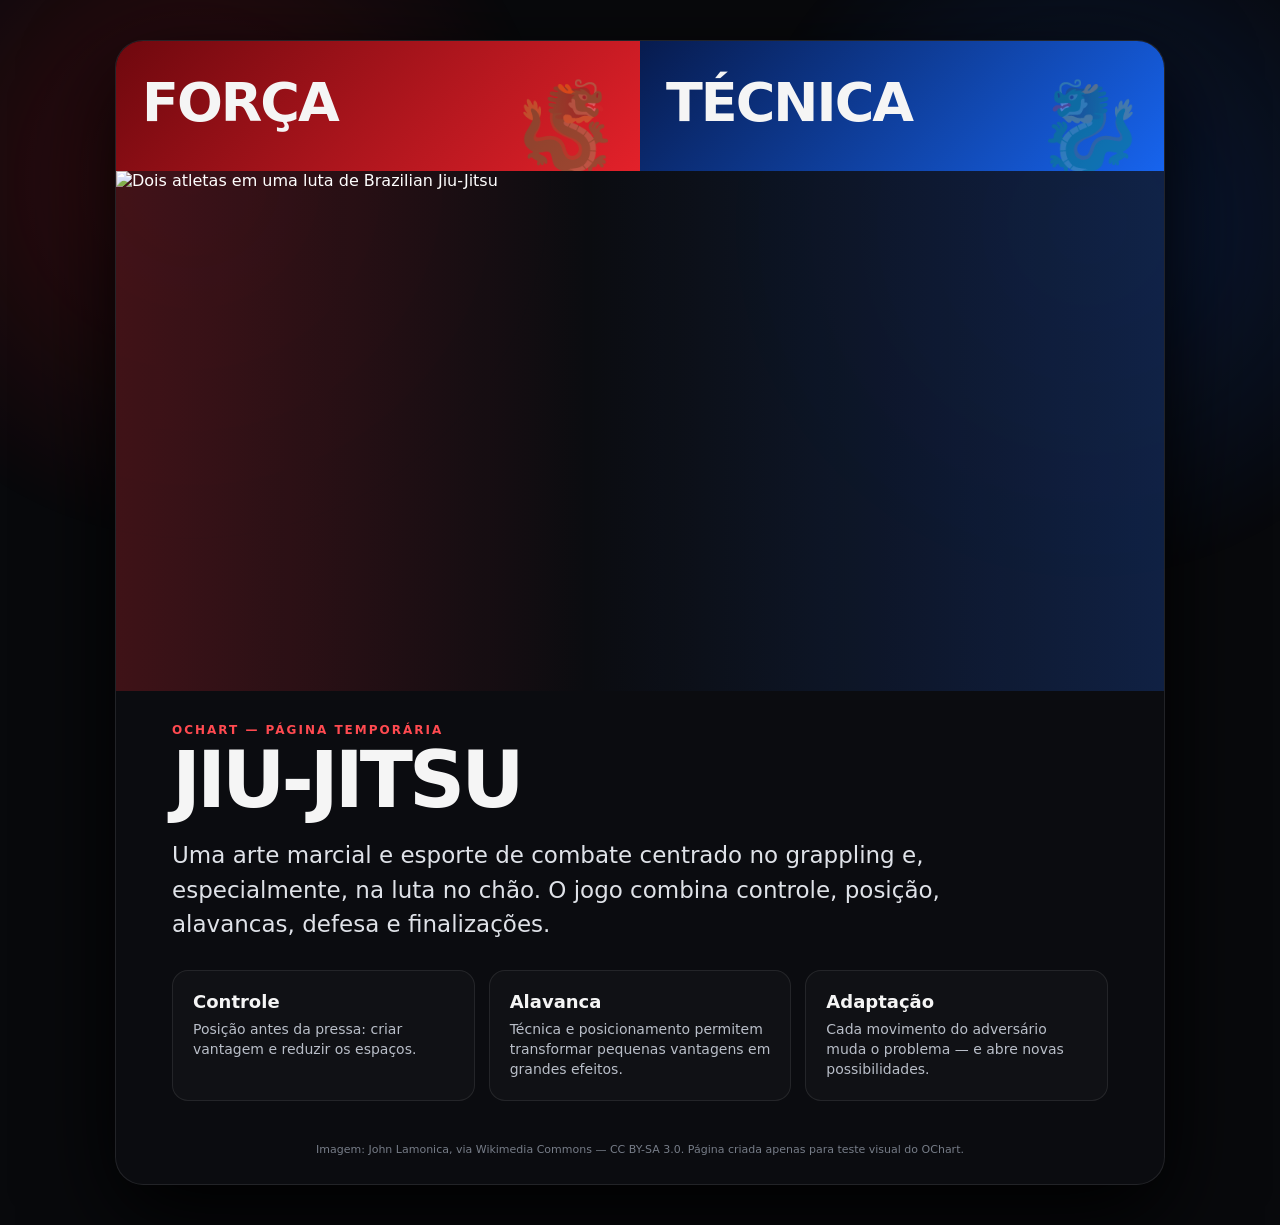
==== jiujitsu.html @ 3ecc3d45 "test: add temporary jiu-jitsu visual page" ====
<!doctype html>
<html lang="pt-BR">
<head>
<meta charset="utf-8">
<meta name="viewport" content="width=device-width,initial-scale=1">
<title>Jiu-Jitsu — OChart Teste</title>
<style>
  :root{
    --red:#d71920; --red2:#7f0b12; --blue:#1457d9; --blue2:#071d55;
    --ink:#f5f5f5; --muted:#b9bec8; --bg:#08090c;
  }
  *{box-sizing:border-box}
  body{
    margin:0; color:var(--ink); background:var(--bg);
    font-family:Inter,system-ui,-apple-system,Segoe UI,sans-serif;
    overflow-x:hidden;
  }
  body:before{
    content:""; position:fixed; inset:0; pointer-events:none; opacity:.22;
    background:
      radial-gradient(circle at 15% 20%,var(--red) 0,transparent 28%),
      radial-gradient(circle at 85% 25%,var(--blue) 0,transparent 28%);
  }
  header{
    min-height:72vh; display:flex; align-items:center; justify-content:center;
    position:relative; padding:40px 18px;
  }
  .arena{
    width:min(1050px,100%); border:1px solid #ffffff18; border-radius:28px;
    overflow:hidden; background:#0c0d12dd; box-shadow:0 30px 90px #000;
  }
  .split{
    display:grid; grid-template-columns:1fr 1fr; min-height:130px;
    position:relative; overflow:hidden;
  }
  .side{padding:30px 26px; position:relative}
  .red{background:linear-gradient(135deg,#6f080e,#e3212a)}
  .blue{background:linear-gradient(135deg,#071b4e,#1764ee)}
  .side h2{margin:0;font-size:clamp(28px,6vw,54px);letter-spacing:-2px}
  .dragon{position:absolute; right:18px; bottom:-10px; font-size:90px; opacity:.28; transform:scaleX(-1)}
  .blue .dragon{transform:none}
  .hero{position:relative}
  .hero img{width:100%;height:min(54vw,520px);object-fit:cover;display:block;filter:saturate(.8) contrast(1.08)}
  .hero:after{
    content:""; position:absolute; inset:0;
    background:linear-gradient(90deg,#d7192040,#00000000 45%,#1457d940);
    mix-blend-mode:screen;
  }
  .content{padding:32px clamp(22px,5vw,56px) 42px}
  .eyebrow{color:#ff4a50;font-weight:800;letter-spacing:2px;text-transform:uppercase;font-size:12px}
  h1{font-size:clamp(42px,8vw,78px);line-height:.9;margin:8px 0 18px;letter-spacing:-4px}
  .lead{font-size:clamp(18px,3vw,23px);line-height:1.5;color:#dfe2e8;max-width:780px}
  .grid{display:grid;grid-template-columns:repeat(3,1fr);gap:14px;margin-top:28px}
  .card{padding:20px;border:1px solid #ffffff16;border-radius:16px;background:#ffffff06}
  .card b{display:block;font-size:18px;margin-bottom:7px}
  .card span{color:var(--muted);line-height:1.45;font-size:14px}
  footer{padding:0 22px 28px;color:#777d88;font-size:11px;text-align:center}
  @media(max-width:650px){.grid{grid-template-columns:1fr}.split{min-height:105px}.side{padding:22px 18px}.dragon{font-size:65px}}
</style>
</head>
<body>
<header>
  <main class="arena">
    <div class="split">
      <section class="side red"><h2>FORÇA</h2><div class="dragon">🐉</div></section>
      <section class="side blue"><h2>TÉCNICA</h2><div class="dragon">🐉</div></section>
    </div>
    <div class="hero">
      <img src="https://upload.wikimedia.org/wikipedia/commons/2/22/GABRIEL_VELLA_vs_ROMINHO_51.jpg" alt="Dois atletas em uma luta de Brazilian Jiu-Jitsu">
    </div>
    <div class="content">
      <div class="eyebrow">OChart — página temporária</div>
      <h1>JIU-JITSU</h1>
      <p class="lead">Uma arte marcial e esporte de combate centrado no grappling e, especialmente, na luta no chão. O jogo combina controle, posição, alavancas, defesa e finalizações.</p>
      <div class="grid">
        <div class="card"><b>Controle</b><span>Posição antes da pressa: criar vantagem e reduzir os espaços.</span></div>
        <div class="card"><b>Alavanca</b><span>Técnica e posicionamento permitem transformar pequenas vantagens em grandes efeitos.</span></div>
        <div class="card"><b>Adaptação</b><span>Cada movimento do adversário muda o problema — e abre novas possibilidades.</span></div>
      </div>
    </div>
    <footer>
      Imagem: John Lamonica, via Wikimedia Commons — CC BY-SA 3.0.
      Página criada apenas para teste visual do OChart.
    </footer>
  </main>
</header>
</body>
</html>
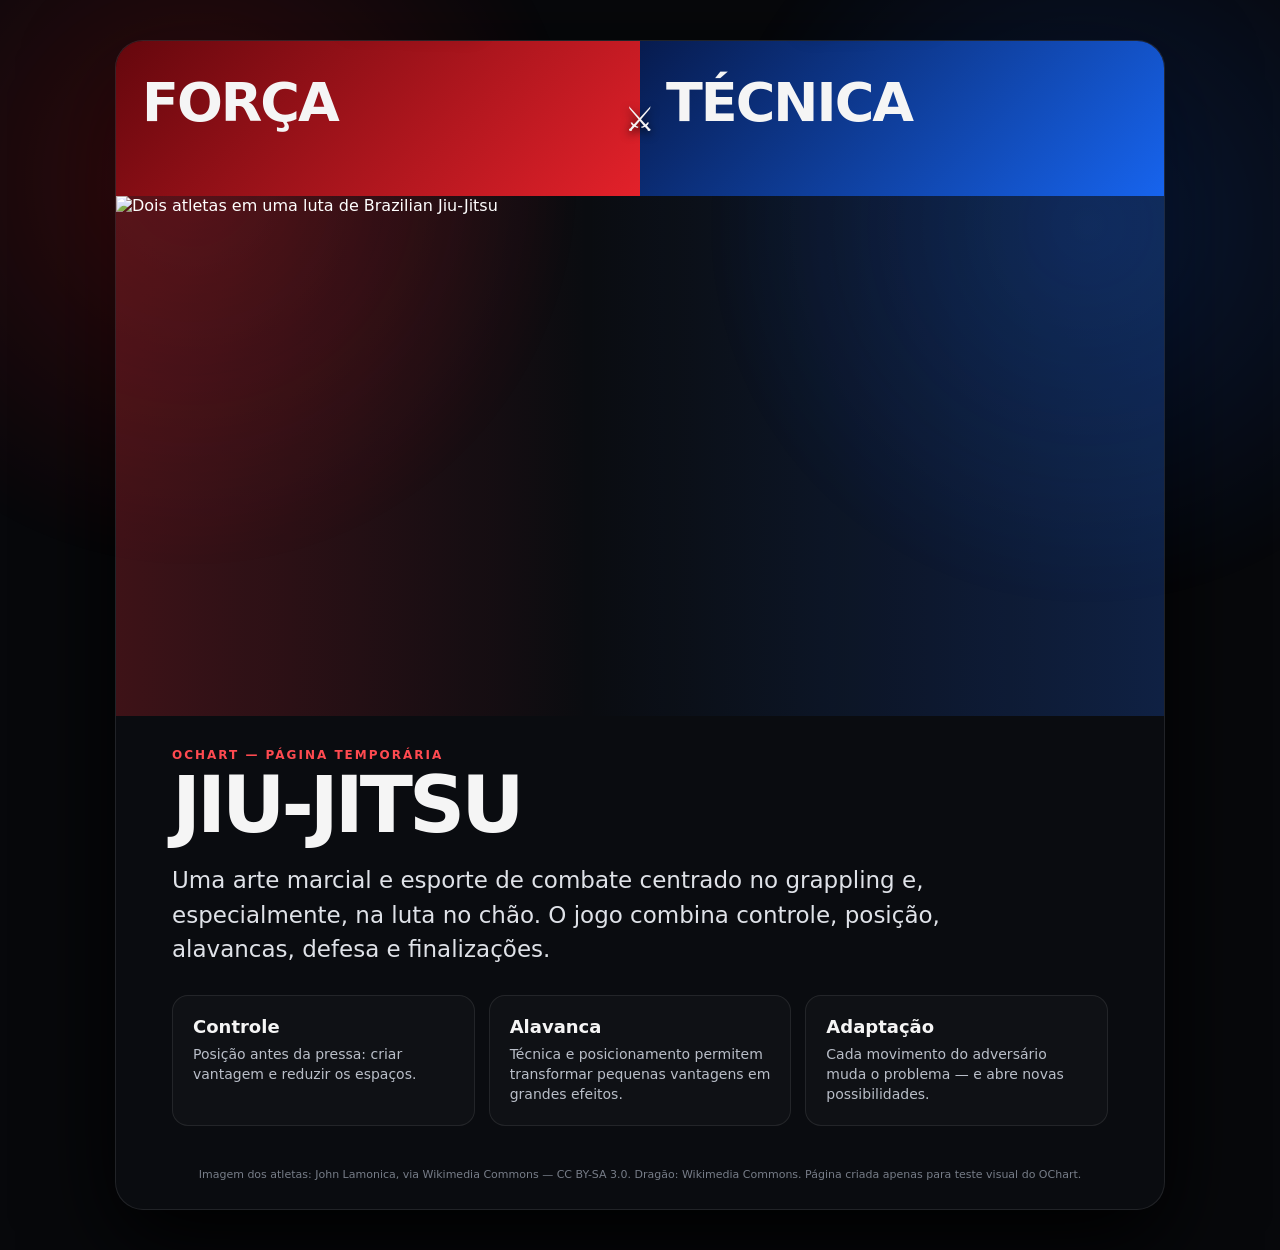
==== commit a7cb2ca9: "test: improve dragon confrontation visual" ====
--- a/jiujitsu.html
+++ b/jiujitsu.html
@@ -5,84 +5,35 @@
 <meta name="viewport" content="width=device-width,initial-scale=1">
 <title>Jiu-Jitsu — OChart Teste</title>
 <style>
-  :root{
-    --red:#d71920; --red2:#7f0b12; --blue:#1457d9; --blue2:#071d55;
-    --ink:#f5f5f5; --muted:#b9bec8; --bg:#08090c;
-  }
-  *{box-sizing:border-box}
-  body{
-    margin:0; color:var(--ink); background:var(--bg);
-    font-family:Inter,system-ui,-apple-system,Segoe UI,sans-serif;
-    overflow-x:hidden;
-  }
-  body:before{
-    content:""; position:fixed; inset:0; pointer-events:none; opacity:.22;
-    background:
-      radial-gradient(circle at 15% 20%,var(--red) 0,transparent 28%),
-      radial-gradient(circle at 85% 25%,var(--blue) 0,transparent 28%);
-  }
-  header{
-    min-height:72vh; display:flex; align-items:center; justify-content:center;
-    position:relative; padding:40px 18px;
-  }
-  .arena{
-    width:min(1050px,100%); border:1px solid #ffffff18; border-radius:28px;
-    overflow:hidden; background:#0c0d12dd; box-shadow:0 30px 90px #000;
-  }
-  .split{
-    display:grid; grid-template-columns:1fr 1fr; min-height:130px;
-    position:relative; overflow:hidden;
-  }
-  .side{padding:30px 26px; position:relative}
-  .red{background:linear-gradient(135deg,#6f080e,#e3212a)}
-  .blue{background:linear-gradient(135deg,#071b4e,#1764ee)}
-  .side h2{margin:0;font-size:clamp(28px,6vw,54px);letter-spacing:-2px}
-  .dragon{position:absolute; right:18px; bottom:-10px; font-size:90px; opacity:.28; transform:scaleX(-1)}
-  .blue .dragon{transform:none}
-  .hero{position:relative}
-  .hero img{width:100%;height:min(54vw,520px);object-fit:cover;display:block;filter:saturate(.8) contrast(1.08)}
-  .hero:after{
-    content:""; position:absolute; inset:0;
-    background:linear-gradient(90deg,#d7192040,#00000000 45%,#1457d940);
-    mix-blend-mode:screen;
-  }
-  .content{padding:32px clamp(22px,5vw,56px) 42px}
-  .eyebrow{color:#ff4a50;font-weight:800;letter-spacing:2px;text-transform:uppercase;font-size:12px}
-  h1{font-size:clamp(42px,8vw,78px);line-height:.9;margin:8px 0 18px;letter-spacing:-4px}
-  .lead{font-size:clamp(18px,3vw,23px);line-height:1.5;color:#dfe2e8;max-width:780px}
-  .grid{display:grid;grid-template-columns:repeat(3,1fr);gap:14px;margin-top:28px}
-  .card{padding:20px;border:1px solid #ffffff16;border-radius:16px;background:#ffffff06}
-  .card b{display:block;font-size:18px;margin-bottom:7px}
-  .card span{color:var(--muted);line-height:1.45;font-size:14px}
-  footer{padding:0 22px 28px;color:#777d88;font-size:11px;text-align:center}
-  @media(max-width:650px){.grid{grid-template-columns:1fr}.split{min-height:105px}.side{padding:22px 18px}.dragon{font-size:65px}}
+:root{--red:#d71920;--blue:#1457d9;--ink:#f5f5f5;--muted:#b9bec8;--bg:#07080b}
+*{box-sizing:border-box}body{margin:0;color:var(--ink);background:var(--bg);font-family:Inter,system-ui,-apple-system,Segoe UI,sans-serif;overflow-x:hidden}
+body:before{content:"";position:fixed;inset:0;pointer-events:none;opacity:.2;background:radial-gradient(circle at 15% 20%,var(--red),transparent 30%),radial-gradient(circle at 85% 25%,var(--blue),transparent 30%)}
+header{min-height:72vh;display:flex;align-items:center;justify-content:center;padding:40px 18px}
+.arena{width:min(1050px,100%);border:1px solid #ffffff18;border-radius:28px;overflow:hidden;background:#0c0d12dd;box-shadow:0 30px 90px #000}
+.split{display:grid;grid-template-columns:1fr 1fr;min-height:155px;position:relative;overflow:hidden}
+.side{padding:30px 26px;position:relative;display:flex;align-items:flex-start}.red{background:linear-gradient(135deg,#65070d,#e3212a)}.blue{background:linear-gradient(135deg,#071b4e,#1764ee)}
+.side h2{margin:0;font-size:clamp(28px,6vw,54px);letter-spacing:-2px;z-index:2}.dragon-art{position:absolute;inset:0;display:flex;align-items:center;justify-content:center;overflow:hidden}
+.dragon-art img{height:145%;width:auto;max-width:75%;object-fit:contain;filter:drop-shadow(0 8px 12px #0009);opacity:.9}.red .dragon-art img{transform:translateX(24%) scaleX(-1)}.blue .dragon-art img{transform:translateX(-24%)}
+.center-clash{position:absolute;z-index:4;left:50%;top:50%;transform:translate(-50%,-50%);font-size:34px;text-shadow:0 3px 10px #000}
+.hero{position:relative}.hero img{width:100%;height:min(54vw,520px);object-fit:cover;display:block;filter:saturate(.8) contrast(1.08)}.hero:after{content:"";position:absolute;inset:0;background:linear-gradient(90deg,#d7192040,#0000 45%,#1457d940);mix-blend-mode:screen}
+.content{padding:32px clamp(22px,5vw,56px) 42px}.eyebrow{color:#ff4a50;font-weight:800;letter-spacing:2px;text-transform:uppercase;font-size:12px}
+h1{font-size:clamp(42px,8vw,78px);line-height:.9;margin:8px 0 18px;letter-spacing:-4px}.lead{font-size:clamp(18px,3vw,23px);line-height:1.5;color:#dfe2e8;max-width:780px}
+.grid{display:grid;grid-template-columns:repeat(3,1fr);gap:14px;margin-top:28px}.card{padding:20px;border:1px solid #ffffff16;border-radius:16px;background:#ffffff06}.card b{display:block;font-size:18px;margin-bottom:7px}.card span{color:var(--muted);line-height:1.45;font-size:14px}
+footer{padding:0 22px 28px;color:#777d88;font-size:11px;text-align:center}
+@media(max-width:650px){.grid{grid-template-columns:1fr}.split{min-height:120px}.side{padding:22px 18px}.dragon-art img{height:125%;max-width:90%}.red .dragon-art img{transform:translateX(15%) scaleX(-1)}.blue .dragon-art img{transform:translateX(-15%)}}
 </style>
 </head>
 <body>
-<header>
-  <main class="arena">
-    <div class="split">
-      <section class="side red"><h2>FORÇA</h2><div class="dragon">🐉</div></section>
-      <section class="side blue"><h2>TÉCNICA</h2><div class="dragon">🐉</div></section>
-    </div>
-    <div class="hero">
-      <img src="https://upload.wikimedia.org/wikipedia/commons/2/22/GABRIEL_VELLA_vs_ROMINHO_51.jpg" alt="Dois atletas em uma luta de Brazilian Jiu-Jitsu">
-    </div>
-    <div class="content">
-      <div class="eyebrow">OChart — página temporária</div>
-      <h1>JIU-JITSU</h1>
-      <p class="lead">Uma arte marcial e esporte de combate centrado no grappling e, especialmente, na luta no chão. O jogo combina controle, posição, alavancas, defesa e finalizações.</p>
-      <div class="grid">
-        <div class="card"><b>Controle</b><span>Posição antes da pressa: criar vantagem e reduzir os espaços.</span></div>
-        <div class="card"><b>Alavanca</b><span>Técnica e posicionamento permitem transformar pequenas vantagens em grandes efeitos.</span></div>
-        <div class="card"><b>Adaptação</b><span>Cada movimento do adversário muda o problema — e abre novas possibilidades.</span></div>
-      </div>
-    </div>
-    <footer>
-      Imagem: John Lamonica, via Wikimedia Commons — CC BY-SA 3.0.
-      Página criada apenas para teste visual do OChart.
-    </footer>
-  </main>
-</header>
-</body>
-</html>+<header><main class="arena">
+<div class="split">
+<section class="side red"><h2>FORÇA</h2><div class="dragon-art"><img src="https://upload.wikimedia.org/wikipedia/commons/3/3d/Chinese_dragon.svg" alt="Dragão chinês"></div></section>
+<section class="side blue"><h2>TÉCNICA</h2><div class="dragon-art"><img src="https://upload.wikimedia.org/wikipedia/commons/3/3d/Chinese_dragon.svg" alt="Dragão chinês"></div></section>
+<div class="center-clash">⚔️</div>
+</div>
+<div class="hero"><img src="https://upload.wikimedia.org/wikipedia/commons/2/22/GABRIEL_VELLA_vs_ROMINHO_51.jpg" alt="Dois atletas em uma luta de Brazilian Jiu-Jitsu"></div>
+<div class="content"><div class="eyebrow">OChart — página temporária</div><h1>JIU-JITSU</h1>
+<p class="lead">Uma arte marcial e esporte de combate centrado no grappling e, especialmente, na luta no chão. O jogo combina controle, posição, alavancas, defesa e finalizações.</p>
+<div class="grid"><div class="card"><b>Controle</b><span>Posição antes da pressa: criar vantagem e reduzir os espaços.</span></div><div class="card"><b>Alavanca</b><span>Técnica e posicionamento permitem transformar pequenas vantagens em grandes efeitos.</span></div><div class="card"><b>Adaptação</b><span>Cada movimento do adversário muda o problema — e abre novas possibilidades.</span></div></div></div>
+<footer>Imagem dos atletas: John Lamonica, via Wikimedia Commons — CC BY-SA 3.0. Dragão: Wikimedia Commons. Página criada apenas para teste visual do OChart.</footer>
+</main></header>
+</body></html>
